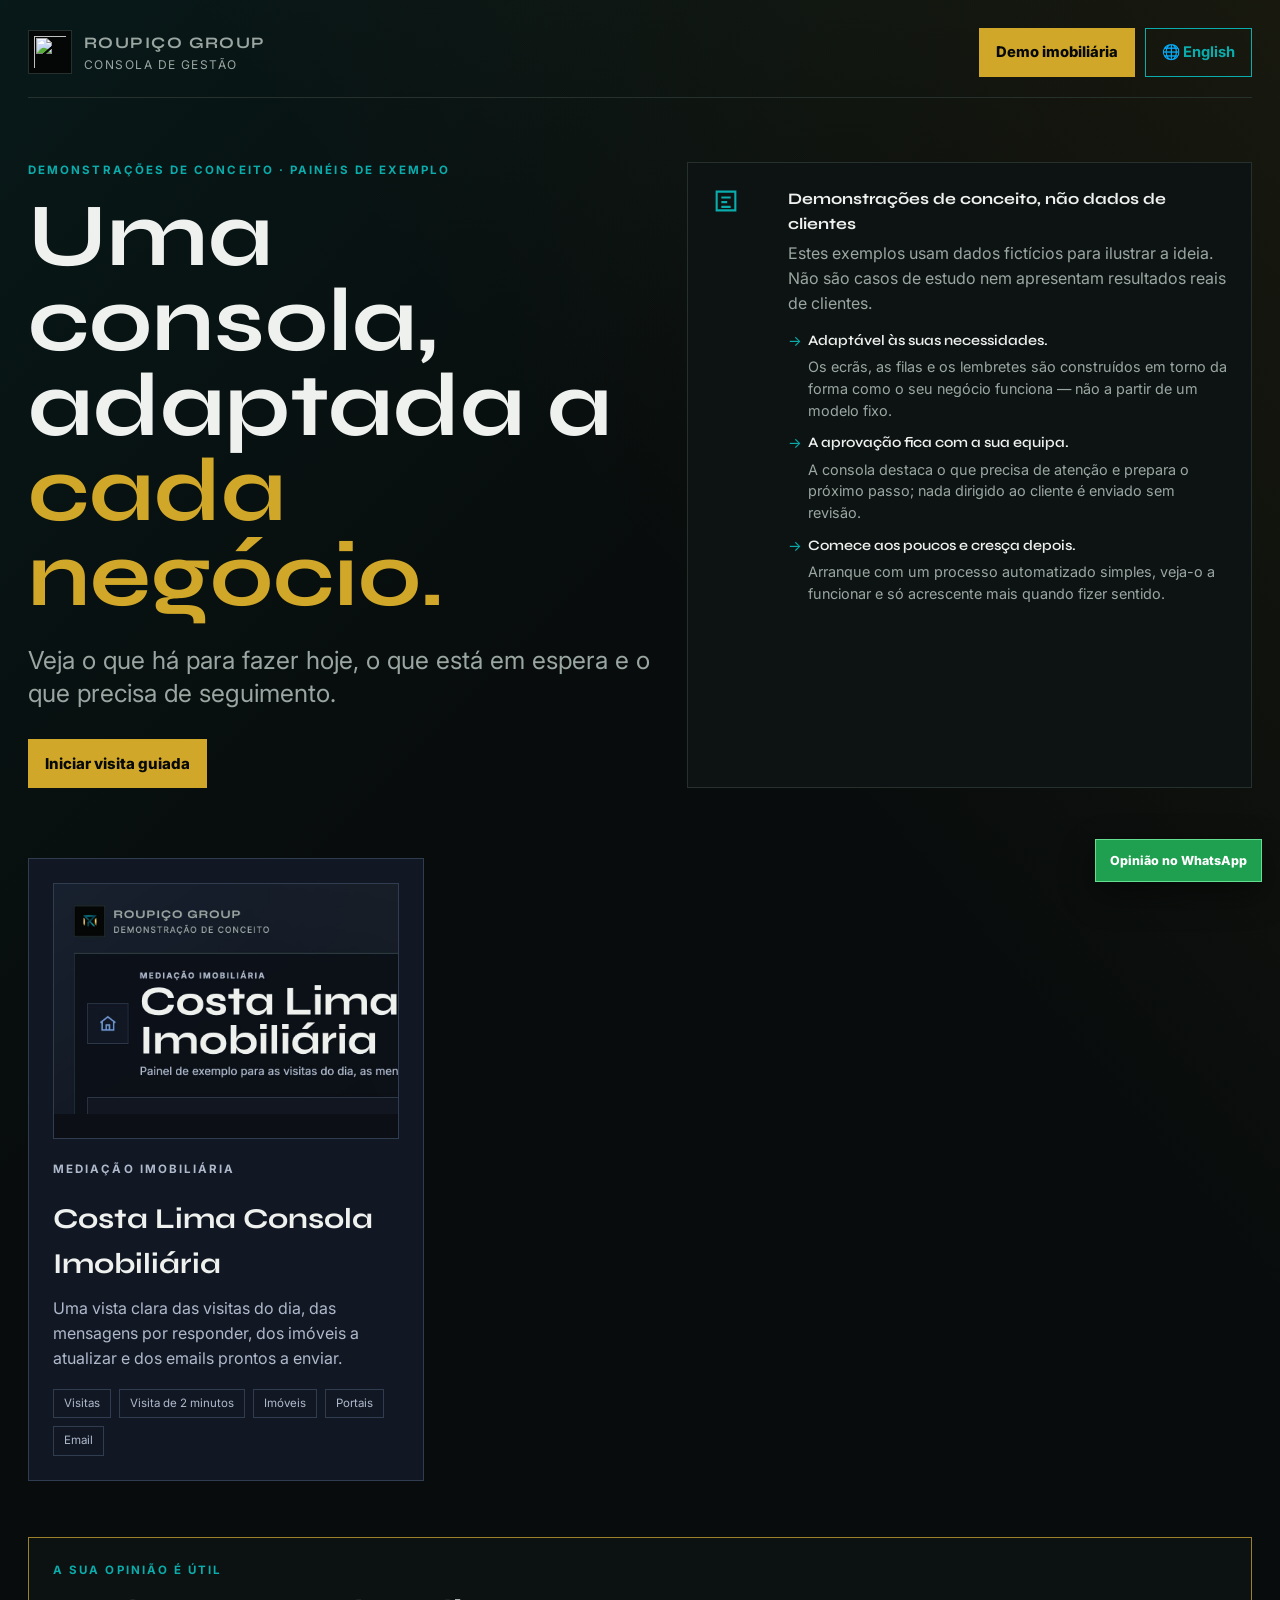
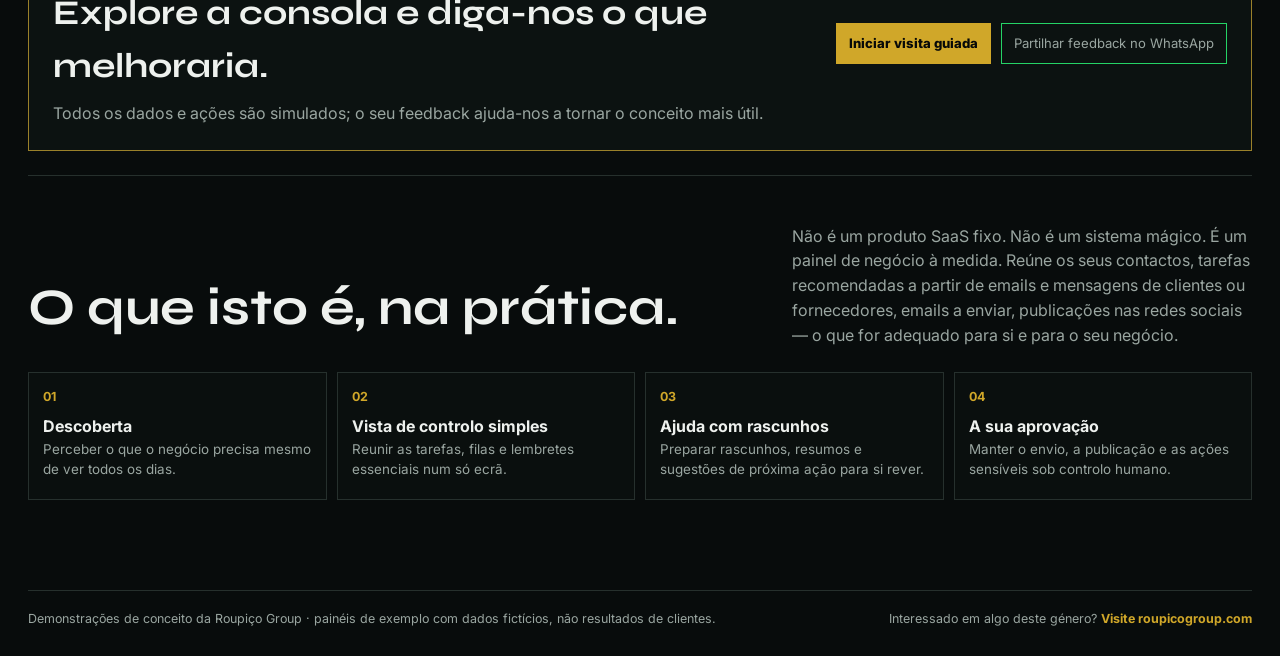
==== pt/index.html @ a4323d13 "Updated_Demo" ====
<!doctype html>
<html lang="pt-PT">
<head>
  <meta charset="utf-8" />
  <meta name="viewport" content="width=device-width, initial-scale=1" />
  <meta name="robots" content="noindex,nofollow" />
  <meta name="description" content="Demonstrações interativas da Roupiço Group para operações, aprovações e seguimentos sob controlo humano." />
  <meta property="og:title" content="Consola de Gestão — demonstrações de conceito" /><meta property="og:description" content="Veja tarefas, esperas e próximos passos reunidos numa consola sob controlo humano." /><meta property="og:type" content="website" /><meta property="og:url" content="https://roupico-group.github.io/roupico-control-console-demo/pt/" /><meta property="og:image" content="https://roupico-group.github.io/roupico-control-console-demo/social-preview.png" />
  <meta name="twitter:card" content="summary_large_image" /><meta name="twitter:title" content="Consola de Gestão — demonstrações de conceito" /><meta name="twitter:description" content="Operações e seguimentos sob controlo humano." /><meta name="twitter:image" content="https://roupico-group.github.io/roupico-control-console-demo/social-preview.png" />
  <title>Consola de Gestão · Demonstrações de conceito | Roupiço Group</title>
  <link rel="icon" href="../logo-header.png" type="image/png" />
  <link rel="preconnect" href="https://fonts.googleapis.com" />
  <link rel="preconnect" href="https://fonts.gstatic.com" crossorigin />
  <link href="https://fonts.googleapis.com/css2?family=Inter:wght@400;500;600;700;800&family=Syne:wght@500;600;700&display=swap" rel="stylesheet" />
  <link rel="stylesheet" href="../styles.css" />
</head>
<body data-demo-page="pt-overview" data-demo-label="Demonstrações da Consola de Gestão">
  <div class="shell">
    <header class="topbar">
      <a class="brand" href="./index.html" aria-label="Consola de Gestão · resumo">
        <img class="brand-logo" src="../logo-header.png" alt="" width="682" height="723" />
        <span><strong>Roupiço Group</strong> Consola de Gestão</span>
      </a>
      <nav class="top-links" aria-label="Navegação das demonstrações">
        <a href="./imobiliaria.html">Demo imobiliária</a>
        <a class="lang-link" href="../index.html" lang="en" hreflang="en-GB">English</a>
      </nav>
    </header>

    <main>
      <section class="hero">
        <div>
          <p class="eyebrow">Demonstrações de conceito · painéis de exemplo</p>
          <h1>Uma consola, adaptada a <em>cada negócio.</em></h1>
          <p class="hero-copy">Veja o que há para fazer hoje, o que está em espera e o que precisa de seguimento.</p>
          <div class="hero-actions">
            <a class="button-link primary" href="./imobiliaria.html?tour=1">Iniciar visita guiada</a>
          </div>
        </div>
        <aside class="concept-note">
          <svg viewBox="0 0 24 24" fill="none" stroke="currentColor" stroke-width="1.8" aria-hidden="true"><path d="M4 4h16v16H4z"/><path d="M8 9h8M8 13h5M8 17h8"/></svg>
          <div>
            <strong>Demonstrações de conceito, não dados de clientes</strong>
            <p>Estes exemplos usam dados fictícios para ilustrar a ideia. Não são casos de estudo nem apresentam resultados reais de clientes.</p>
            <ul class="concept-points">
              <li><strong>Adaptável às suas necessidades.</strong> Os ecrãs, as filas e os lembretes são construídos em torno da forma como o seu negócio funciona — não a partir de um modelo fixo.</li>
              <li><strong>A aprovação fica com a sua equipa.</strong> A consola destaca o que precisa de atenção e prepara o próximo passo; nada dirigido ao cliente é enviado sem revisão.</li>
              <li><strong>Comece aos poucos e cresça depois.</strong> Arranque com um processo automatizado simples, veja-o a funcionar e só acrescente mais quando fizer sentido.</li>
            </ul>
          </div>
        </aside>
      </section>

      <section class="demo-grid" aria-label="Demonstrações da Consola de Gestão">
        <a class="demo-card demo-card-realestate" href="./imobiliaria.html?tour=1">
          <div class="dashboard-preview preview-image" role="img" aria-label="Pré-visualização da Consola Imobiliária Costa Lima">
            <img src="../preview-realestate.jpg" alt="Painel imobiliário com visitas, contactos e tarefas de atualização" />
          </div>
          <div>
            <p class="kicker">Mediação imobiliária</p>
            <h2>Costa Lima Consola Imobiliária</h2>
            <p>Uma vista clara das visitas do dia, das mensagens por responder, dos imóveis a atualizar e dos emails prontos a enviar.</p>
            <div class="tag-row">
              <span class="tag">Visitas</span>
              <span class="tag">Visita de 2 minutos</span>
              <span class="tag">Imóveis</span>
              <span class="tag">Portais</span>
              <span class="tag">Email</span>
            </div>
          </div>
        </a>
      </section>

      <section class="closing-cta"><div><p class="eyebrow">A sua opinião é útil</p><h2>Explore a consola e diga-nos o que melhoraria.</h2><p>Todos os dados e ações são simulados; o seu feedback ajuda-nos a tornar o conceito mais útil.</p></div><div class="closing-actions"><a class="button-link primary" href="./imobiliaria.html?tour=1">Iniciar visita guiada</a><a class="button-link whatsapp-link" data-whatsapp-link href="#">Partilhar feedback no WhatsApp</a></div></section>

      <section class="section">
        <div class="section-head">
          <h2>O que isto é, na prática.</h2>
          <p>Não é um produto SaaS fixo. Não é um sistema mágico. É um painel de negócio à medida. Reúne os seus contactos, tarefas recomendadas a partir de emails e mensagens de clientes ou fornecedores, emails a enviar, publicações nas redes sociais — o que for adequado para si e para o seu negócio.</p>
        </div>
        <div class="workflow-map">
          <div class="workflow-step"><b>01</b><strong>Descoberta</strong><span>Perceber o que o negócio precisa mesmo de ver todos os dias.</span></div>
          <div class="workflow-step"><b>02</b><strong>Vista de controlo simples</strong><span>Reunir as tarefas, filas e lembretes essenciais num só ecrã.</span></div>
          <div class="workflow-step"><b>03</b><strong>Ajuda com rascunhos</strong><span>Preparar rascunhos, resumos e sugestões de próxima ação para si rever.</span></div>
          <div class="workflow-step"><b>04</b><strong>A sua aprovação</strong><span>Manter o envio, a publicação e as ações sensíveis sob controlo humano.</span></div>
        </div>
      </section>
    </main>

    <footer class="footer">
      <span>Demonstrações de conceito da Roupiço Group · painéis de exemplo com dados fictícios, não resultados de clientes.</span>
      <span>Interessado em algo deste género? <a href="https://roupicogroup.com/">Visite roupicogroup.com</a></span>
    </footer>
  </div>
  <script src="../demo.js" defer></script>
</body>
</html>
---- styles.css ----
:root {
  --bg: #080c0c;
  --surface: #0d1312;
  --surface-2: #111917;
  --line: #26302d;
  --text: #eef1ee;
  --muted: #9aa6a1;
  --quiet: #6f7c77;
  --teal: #0aacac;
  --teal-soft: rgba(10, 172, 172, 0.16);
  --gold: #d0a729;
  --gold-soft: rgba(208, 167, 41, 0.16);
  --rose: #d989a3;
  --blue: #79a7d8;
  --green: #78c6a3;
  --warning: #d8a35d;
  --demo-bg: rgba(8, 12, 12, 0.72);
  --demo-surface: var(--surface);
  --demo-surface-2: var(--surface-2);
  --demo-ink: var(--text);
  --demo-muted: var(--muted);
  --demo-quiet: var(--quiet);
  --demo-line: var(--line);
  --demo-accent: var(--teal);
  --demo-accent-2: var(--gold);
  --demo-accent-soft: var(--teal-soft);
  --demo-accent-2-soft: var(--gold-soft);
  --demo-warning: var(--warning);
  --display: "Syne", "Inter", Arial, sans-serif;
  --body: "Inter", Arial, sans-serif;
}

* {
  box-sizing: border-box;
}

html {
  scroll-behavior: smooth;
}

body {
  margin: 0;
  min-height: 100vh;
  background:
    linear-gradient(135deg, rgba(10, 172, 172, 0.08), transparent 34%),
    linear-gradient(230deg, rgba(208, 167, 41, 0.08), transparent 35%),
    var(--bg);
  color: var(--text);
  font-family: var(--body);
  line-height: 1.55;
}

.theme-salon {
  --demo-bg: rgba(41, 24, 33, 0.84);
  --demo-surface: #241923;
  --demo-surface-2: #30202c;
  --demo-ink: #fff6f8;
  --demo-muted: #d8bdc8;
  --demo-quiet: #a88996;
  --demo-line: #5b3b4b;
  --demo-accent: #e79ab4;
  --demo-accent-2: #f2cf8f;
  --demo-accent-soft: rgba(231, 154, 180, 0.18);
  --demo-accent-2-soft: rgba(242, 207, 143, 0.15);
  --demo-warning: #f2c16d;
  background:
    linear-gradient(145deg, rgba(231, 154, 180, 0.16), transparent 38%),
    linear-gradient(235deg, rgba(242, 207, 143, 0.13), transparent 36%),
    #160f15;
}

.theme-trades {
  --demo-bg: rgba(21, 18, 13, 0.88);
  --demo-surface: #17140f;
  --demo-surface-2: #231d13;
  --demo-ink: #eef5f2;
  --demo-muted: #c6b8a0;
  --demo-quiet: #92846d;
  --demo-line: #5a4524;
  --demo-accent: #f0a23a;
  --demo-accent-2: #59c0d3;
  --demo-accent-soft: rgba(240, 162, 58, 0.18);
  --demo-accent-2-soft: rgba(89, 192, 211, 0.13);
  --demo-warning: #f0a23a;
  background:
    linear-gradient(145deg, rgba(240, 162, 58, 0.15), transparent 34%),
    linear-gradient(235deg, rgba(89, 192, 211, 0.09), transparent 36%),
    #0d0b08;
}

.theme-safety {
  --demo-bg: rgba(12, 15, 17, 0.9);
  --demo-surface: #11161a;
  --demo-surface-2: #171e23;
  --demo-ink: #f0f3f4;
  --demo-muted: #b2bec4;
  --demo-quiet: #7d8a91;
  --demo-line: #34414a;
  --demo-accent: #7aa8c7;
  --demo-accent-2: #82b99b;
  --demo-accent-soft: rgba(122, 168, 199, 0.16);
  --demo-accent-2-soft: rgba(130, 185, 155, 0.13);
  --demo-warning: #d0a66a;
  background:
    linear-gradient(145deg, rgba(122, 168, 199, 0.11), transparent 36%),
    linear-gradient(235deg, rgba(130, 185, 155, 0.09), transparent 34%),
    #090c0e;
}

.theme-realestate {
  --demo-bg: rgba(11, 15, 22, 0.9);
  --demo-surface: #121823;
  --demo-surface-2: #1a2230;
  --demo-ink: #eef2f8;
  --demo-muted: #aeb9cc;
  --demo-quiet: #7c879b;
  --demo-line: #303c50;
  --demo-accent: #6f9bd9;
  --demo-accent-2: #e0b667;
  --demo-accent-soft: rgba(111, 155, 217, 0.18);
  --demo-accent-2-soft: rgba(224, 182, 103, 0.13);
  --demo-warning: #e0b667;
  background:
    linear-gradient(145deg, rgba(111, 155, 217, 0.14), transparent 36%),
    linear-gradient(235deg, rgba(224, 182, 103, 0.10), transparent 34%),
    #090c12;
}

a {
  color: inherit;
}

.shell {
  margin: 0 auto;
  max-width: 1280px;
  padding: 28px;
}

.topbar {
  align-items: center;
  border-bottom: 1px solid var(--line);
  display: flex;
  justify-content: space-between;
  gap: 18px;
  padding: 0 0 20px;
}

.brand {
  align-items: center;
  display: flex;
  gap: 12px;
  text-decoration: none;
}

.brand-logo {
  background: #050707;
  border: 1px solid var(--line);
  height: 44px;
  object-fit: contain;
  padding: 5px;
  width: 44px;
}

.brand-mark {
  align-items: center;
  border: 1px solid var(--teal);
  color: var(--teal);
  display: flex;
  font-family: var(--display);
  font-size: 0.78rem;
  font-weight: 700;
  height: 42px;
  justify-content: center;
  width: 42px;
}

.brand span {
  color: var(--muted);
  display: block;
  font-size: 0.75rem;
  letter-spacing: 0.12em;
  text-transform: uppercase;
}

.brand strong {
  display: block;
  font-family: var(--display);
  font-size: 1rem;
}

.top-links {
  display: flex;
  flex-wrap: wrap;
  gap: 10px;
}

.top-links a,
.button-link {
  border: 1px solid var(--line);
  color: var(--muted);
  font-size: 0.82rem;
  padding: 9px 12px;
  text-decoration: none;
}

.top-links a {
  background: var(--gold);
  border-color: var(--gold);
  color: #070908;
  font-size: 0.92rem;
  font-weight: 800;
  padding: 12px 16px;
}

.top-links a:hover,
.button-link:hover {
  border-color: var(--teal);
  color: var(--text);
}

.top-links a:hover,
.top-links a:focus {
  background: #e1bb3f;
  border-color: #e1bb3f;
  color: #070908;
}

.top-links a.lang-link {
  background: transparent;
  border-color: var(--teal);
  color: var(--teal);
  font-weight: 700;
}

.top-links a.lang-link::before {
  content: "\1F310\00A0";
}

.top-links a.lang-link:hover,
.top-links a.lang-link:focus {
  background: var(--teal-soft);
  border-color: var(--teal);
  color: var(--text);
}

.hero {
  display: grid;
  gap: 34px;
  grid-template-columns: 1.05fr 0.95fr;
  padding: 64px 0 42px;
}

.eyebrow,
.kicker {
  color: var(--teal);
  font-size: 0.72rem;
  font-weight: 700;
  letter-spacing: 0.18em;
  margin: 0 0 14px;
  text-transform: uppercase;
}

h1,
h2,
h3 {
  font-family: var(--display);
  margin: 0;
}

h1 {
  font-size: clamp(3rem, 7vw, 6rem);
  line-height: 0.95;
  max-width: 850px;
}

h1 em,
.gold {
  color: var(--gold);
  font-style: normal;
}

.hero-copy {
  color: var(--muted);
  font-size: clamp(1.18rem, 2.2vw, 1.55rem);
  line-height: 1.35;
  max-width: 680px;
}

.hero-actions {
  display: flex;
  flex-wrap: wrap;
  gap: 12px;
  margin-top: 28px;
}

.hero-actions .button-link {
  border-color: rgba(208, 167, 41, 0.72);
  color: var(--gold);
  font-size: 0.94rem;
  font-weight: 800;
  padding: 12px 16px;
}

.hero-actions .button-link:hover,
.hero-actions .button-link:focus {
  background: var(--gold-soft);
  border-color: var(--gold);
  color: var(--text);
}

.button-link.primary {
  background: var(--gold);
  border-color: var(--gold);
  color: #070908;
  font-weight: 800;
}

.button-link.primary:hover,
.button-link.primary:focus {
  background: #e1bb3f;
  border-color: #e1bb3f;
  color: #070908;
}

.concept-note {
  background: var(--surface);
  border: 1px solid var(--line);
  display: grid;
  gap: 18px;
  grid-template-columns: 58px 1fr;
  padding: 24px;
}

.concept-note svg,
.icon-tile svg,
.panel-title svg {
  color: var(--demo-accent);
  height: 28px;
  width: 28px;
}

.concept-note svg {
  color: var(--teal);
}

.concept-note strong {
  display: block;
  font-family: var(--display);
  margin-bottom: 5px;
}

.concept-note p {
  color: var(--muted);
  margin: 0;
}

.concept-points {
  color: var(--muted);
  display: grid;
  font-size: 0.9rem;
  gap: 11px;
  list-style: none;
  margin: 14px 0 0;
  padding: 0;
}

.concept-points strong {
  color: var(--text);
  font-weight: 600;
}

.concept-points li {
  line-height: 1.5;
  padding-left: 20px;
  position: relative;
}

.concept-points li::before {
  color: var(--teal);
  content: "→";
  left: 0;
  position: absolute;
}

.demo-grid {
  display: grid;
  gap: 18px;
  grid-template-columns: repeat(3, minmax(0, 1fr));
  margin: 28px 0 56px;
}

.demo-card {
  background: var(--demo-surface);
  border: 1px solid var(--demo-line);
  display: grid;
  gap: 22px;
  grid-template-columns: 1fr;
  min-height: 330px;
  overflow: hidden;
  padding: 24px;
  text-decoration: none;
}

.demo-card:hover {
  border-color: color-mix(in srgb, var(--demo-accent) 70%, transparent);
}

.demo-card-salon {
  --demo-surface: #241923;
  --demo-surface-2: #30202c;
  --demo-muted: #d8bdc8;
  --demo-quiet: #a88996;
  --demo-line: #5b3b4b;
  --demo-accent: #e79ab4;
  --demo-accent-2: #f2cf8f;
}

.demo-card-trades {
  --demo-surface: #17140f;
  --demo-surface-2: #231d13;
  --demo-muted: #c6b8a0;
  --demo-quiet: #92846d;
  --demo-line: #5a4524;
  --demo-accent: #f0a23a;
  --demo-accent-2: #59c0d3;
}

.demo-card-safety {
  --demo-surface: #11161a;
  --demo-surface-2: #171e23;
  --demo-muted: #b2bec4;
  --demo-quiet: #7d8a91;
  --demo-line: #34414a;
  --demo-accent: #7aa8c7;
  --demo-accent-2: #82b99b;
}

.demo-card-realestate {
  --demo-surface: #121823;
  --demo-surface-2: #1a2230;
  --demo-muted: #aeb9cc;
  --demo-quiet: #7c879b;
  --demo-line: #303c50;
  --demo-accent: #6f9bd9;
  --demo-accent-2: #e0b667;
}

.dashboard-preview {
  align-self: stretch;
  background: color-mix(in srgb, var(--demo-surface) 58%, #030505);
  border: 1px solid var(--demo-line);
  display: grid;
  gap: 12px;
  grid-template-rows: auto 1fr auto;
  min-height: 190px;
  padding: 14px;
}

.preview-line {
  background: var(--demo-surface-2);
  height: 8px;
}

.preview-bars {
  align-items: end;
  display: grid;
  gap: 8px;
  grid-template-columns: repeat(5, 1fr);
}

.preview-bars span {
  background: linear-gradient(to top, var(--demo-accent), var(--demo-accent-2));
  display: block;
  min-height: 42px;
}

.preview-bars span:nth-child(2) { min-height: 86px; }
.preview-bars span:nth-child(3) { min-height: 58px; }
.preview-bars span:nth-child(4) { min-height: 112px; }
.preview-bars span:nth-child(5) { min-height: 72px; }

.mini-flow {
  display: grid;
  gap: 8px;
  grid-template-columns: repeat(3, 1fr);
}

.mini-flow span {
  border: 1px solid var(--demo-line);
  color: var(--demo-quiet);
  font-size: 0.66rem;
  padding: 8px;
  text-align: center;
}

.demo-card h2 {
  font-size: 1.8rem;
  margin-bottom: 10px;
}

.demo-card p {
  color: var(--demo-muted);
  margin: 0 0 18px;
}

.tag-row {
  display: flex;
  flex-wrap: wrap;
  gap: 8px;
}

.tag,
.status-pill {
  border: 1px solid var(--demo-line);
  color: var(--demo-muted);
  display: inline-flex;
  font-size: 0.72rem;
  gap: 6px;
  line-height: 1;
  padding: 8px 10px;
}

.status-pill.good {
  border-color: rgba(120, 198, 163, 0.6);
  color: var(--green);
}

.status-pill.warn {
  border-color: color-mix(in srgb, var(--demo-warning) 70%, transparent);
  color: var(--demo-warning);
}

.section {
  border-top: 1px solid var(--line);
  padding: 48px 0;
}

.section-head {
  align-items: end;
  display: flex;
  gap: 24px;
  justify-content: space-between;
  margin-bottom: 24px;
}

.section-head h2 {
  font-size: clamp(2rem, 4vw, 3.8rem);
  max-width: 760px;
}

.section-head p {
  color: var(--muted);
  margin: 0;
  max-width: 460px;
}

.dashboard-shell {
  background: var(--demo-bg);
  border: 1px solid var(--demo-line);
  padding: 18px;
}

.business-head {
  align-items: center;
  display: grid;
  gap: 16px;
  grid-template-columns: auto 1fr auto;
  margin-bottom: 18px;
}

.icon-tile {
  align-items: center;
  background: var(--demo-surface);
  border: 1px solid var(--demo-line);
  display: flex;
  height: 58px;
  justify-content: center;
  width: 58px;
}

.business-head h1 {
  font-size: clamp(2rem, 4.8vw, 4.6rem);
}

.business-head p {
  color: var(--demo-muted);
  margin: 4px 0 0;
}

.theme-salon .business-head h1,
.theme-trades .business-head h1,
.theme-safety .business-head h1 {
  color: var(--demo-ink);
}

.theme-salon .business-head .eyebrow,
.theme-trades .business-head .eyebrow,
.theme-safety .business-head .eyebrow {
  color: var(--demo-accent);
}

.help-strip {
  display: grid;
  gap: 12px;
  grid-template-columns: repeat(3, 1fr);
  margin: 0 0 14px;
}

.help-item {
  background: color-mix(in srgb, var(--demo-surface) 68%, #030505);
  border: 1px solid var(--demo-line);
  min-height: 112px;
  padding: 16px;
}

.help-item strong {
  color: var(--demo-accent-2);
  display: block;
  font-family: var(--display);
  font-size: 1.1rem;
  margin-bottom: 6px;
}

.help-item span {
  color: var(--demo-muted);
  display: block;
  font-size: 0.9rem;
}

.tabs {
  display: flex;
  flex-wrap: wrap;
  gap: 8px;
  margin-bottom: 18px;
}

.tabs button {
  background: var(--demo-surface);
  border: 1px solid var(--demo-line);
  color: var(--demo-muted);
  cursor: pointer;
  font: 700 0.8rem var(--body);
  padding: 10px 13px;
}

.tabs button.active {
  background: var(--demo-accent-2);
  border-color: var(--demo-accent-2);
  color: #070908;
}

.screen {
  display: none;
}

.screen.active {
  display: block;
}

.screen-grid {
  display: grid;
  gap: 16px;
  grid-template-columns: repeat(12, 1fr);
}

.panel {
  background: var(--demo-surface);
  border: 1px solid var(--demo-line);
  min-height: 120px;
  padding: 18px;
}

.panel.span-3 { grid-column: span 3; }
.panel.span-4 { grid-column: span 4; }
.panel.span-5 { grid-column: span 5; }
.panel.span-6 { grid-column: span 6; }
.panel.span-7 { grid-column: span 7; }
.panel.span-8 { grid-column: span 8; }
.panel.span-12 { grid-column: span 12; }

.panel-title {
  align-items: center;
  display: flex;
  gap: 10px;
  justify-content: space-between;
  margin-bottom: 14px;
}

.panel-title h2,
.panel-title h3 {
  font-size: 1rem;
}

.metric {
  display: grid;
  gap: 4px;
}

.metric strong {
  font-family: var(--display);
  font-size: clamp(2rem, 4vw, 3.4rem);
  line-height: 1;
}

.metric span,
.muted {
  color: var(--demo-muted);
}

.metric small,
.fine {
  color: var(--demo-quiet);
  font-size: 0.72rem;
}

.calendar-strip {
  display: grid;
  gap: 8px;
  grid-template-columns: repeat(6, 1fr);
}

.calendar-strip span {
  background: color-mix(in srgb, var(--demo-surface) 68%, #030505);
  border: 1px solid var(--demo-line);
  min-height: 82px;
  padding: 10px;
}

.calendar-strip strong,
.calendar-strip small {
  display: block;
}

.calendar-strip small {
  color: var(--demo-muted);
  margin-top: 12px;
}

.calendar-strip .active {
  border-color: var(--demo-accent);
  box-shadow: inset 0 -4px 0 var(--demo-accent);
}

.lane-list {
  display: grid;
  gap: 10px;
}

.lane {
  align-items: center;
  background: color-mix(in srgb, var(--demo-surface) 68%, #030505);
  border: 1px solid var(--demo-line);
  display: grid;
  gap: 12px;
  grid-template-columns: 1fr auto;
  padding: 12px;
}

.lane-actions {
  align-items: center;
  display: flex;
  flex-wrap: wrap;
  gap: 8px;
  justify-content: flex-end;
}

.lane strong,
.lane span {
  display: block;
}

.lane span {
  color: var(--demo-muted);
  font-size: 0.82rem;
}

.chart-bars {
  align-items: end;
  display: grid;
  gap: 12px;
  grid-template-columns: repeat(5, 1fr);
  min-height: 210px;
}

.chart-bars div {
  background: linear-gradient(to top, var(--demo-accent), var(--demo-accent-2));
  min-height: 42px;
  position: relative;
}

.chart-bars div::after {
  bottom: -28px;
  color: var(--demo-muted);
  content: attr(data-label);
  font-size: 0.68rem;
  left: 0;
  position: absolute;
}

.donut {
  --value: 72%;
  align-items: center;
  background: conic-gradient(var(--demo-accent) var(--value), color-mix(in srgb, var(--demo-line) 50%, #101414) 0);
  border-radius: 50%;
  display: flex;
  height: 168px;
  justify-content: center;
  margin: 12px auto;
  width: 168px;
}

.donut::before {
  align-items: center;
  background: var(--demo-surface);
  border-radius: 50%;
  color: var(--demo-ink);
  content: attr(data-label);
  display: flex;
  font-family: var(--display);
  font-size: 1.45rem;
  height: 112px;
  justify-content: center;
  width: 112px;
}

.workflow-map {
  display: grid;
  gap: 10px;
  grid-template-columns: repeat(4, 1fr);
}

.workflow-step {
  background: color-mix(in srgb, var(--demo-surface) 68%, #030505);
  border: 1px solid var(--demo-line);
  min-height: 128px;
  padding: 14px;
}

.workflow-step b {
  color: var(--demo-accent-2);
  display: block;
  font-size: 0.78rem;
  margin-bottom: 8px;
}

.workflow-step span {
  color: var(--demo-muted);
  display: block;
  font-size: 0.84rem;
}

.assistant-strip {
  background: linear-gradient(135deg, var(--demo-accent-soft), var(--demo-accent-2-soft));
  border: 1px solid color-mix(in srgb, var(--demo-accent) 45%, transparent);
}

.assistant-strip .panel-title {
  margin-bottom: 8px;
}

.assistant-strip p {
  color: var(--demo-ink);
  margin: 0;
}

.draft-box {
  background: color-mix(in srgb, var(--demo-surface) 68%, #030505);
  border-left: 3px solid var(--demo-accent-2);
  color: var(--demo-muted);
  margin-top: 12px;
  padding: 14px;
}

.proof-grid {
  display: grid;
  gap: 10px;
  grid-template-columns: repeat(2, 1fr);
}

.proof-item {
  align-items: center;
  background: color-mix(in srgb, var(--demo-surface) 68%, #030505);
  border: 1px solid var(--demo-line);
  display: flex;
  gap: 10px;
  padding: 12px;
}

.proof-dot {
  background: var(--demo-accent);
  display: inline-block;
  height: 10px;
  width: 10px;
}

.quote-pipeline {
  display: grid;
  gap: 12px;
  grid-template-columns: repeat(4, 1fr);
}

.quote-stage {
  background: color-mix(in srgb, var(--demo-surface) 68%, #030505);
  border: 1px solid var(--demo-line);
  min-height: 190px;
  padding: 12px;
}

.quote-stage h3 {
  color: var(--demo-muted);
  font-size: 0.78rem;
  margin-bottom: 12px;
  text-transform: uppercase;
}

.job-card {
  background: var(--demo-surface-2);
  border-left: 3px solid var(--demo-accent);
  font-size: 0.82rem;
  margin-bottom: 8px;
  padding: 10px;
}

.job-card strong,
.job-card span {
  display: block;
}

.job-card span {
  color: var(--demo-muted);
  margin-top: 4px;
}

.job-card button {
  margin-top: 10px;
}

.client-search-panel {
  display: grid;
  gap: 16px;
}

.client-search {
  display: grid;
  gap: 8px;
}

.client-search span {
  color: var(--demo-muted);
  font-size: 0.82rem;
  font-weight: 800;
  text-transform: uppercase;
}

.client-search input {
  background: color-mix(in srgb, var(--demo-surface) 72%, #030505);
  border: 1px solid var(--demo-line);
  color: var(--demo-ink);
  font: 700 1rem var(--body);
  min-height: 46px;
  padding: 0 13px;
  width: 100%;
}

.client-search input:focus {
  border-color: var(--demo-accent);
  outline: 2px solid var(--demo-accent-soft);
}

.client-profile {
  align-items: center;
  background: color-mix(in srgb, var(--demo-surface) 68%, #030505);
  border: 1px solid var(--demo-line);
  display: flex;
  gap: 14px;
  justify-content: space-between;
  padding: 16px;
}

.client-profile h3 {
  color: var(--demo-ink);
  font-size: 1.35rem;
  margin: 2px 0;
}

.client-profile p {
  color: var(--demo-muted);
  margin: 0;
}

.profile-actions {
  display: flex;
  flex-wrap: wrap;
  gap: 8px;
  justify-content: flex-end;
}

.note-grid {
  display: grid;
  gap: 10px;
  grid-template-columns: repeat(2, 1fr);
}

.note-grid div {
  background: color-mix(in srgb, var(--demo-surface) 68%, #030505);
  border: 1px solid var(--demo-line);
  min-height: 118px;
  padding: 14px;
}

.note-grid strong,
.note-grid span {
  display: block;
}

.note-grid strong {
  color: var(--demo-accent-2);
  font-size: 0.78rem;
  margin-bottom: 8px;
  text-transform: uppercase;
}

.note-grid span {
  color: var(--demo-muted);
  font-size: 0.9rem;
}

.money-row {
  align-items: center;
  border-bottom: 1px solid var(--demo-line);
  display: grid;
  gap: 10px;
  grid-template-columns: 1fr auto auto;
  padding: 12px 0;
}

.money-row:last-child {
  border-bottom: 0;
}

.metric strong.cash,
.money-row strong.cash {
  color: var(--demo-accent-2);
}

.cash-figs {
  display: grid;
  gap: 16px;
  grid-template-columns: repeat(3, 1fr);
}

.fine {
  display: block;
  margin: 12px 0 0;
}

.action-row {
  display: flex;
  flex-wrap: wrap;
  gap: 8px;
  margin-top: 14px;
}

.action-row button,
.lane-actions button,
.job-card button,
.money-row button,
.client-table button,
.profile-actions button {
  background: var(--demo-accent-2);
  border: 1px solid var(--demo-accent-2);
  color: #070908;
  cursor: pointer;
  font: 800 0.74rem var(--body);
  line-height: 1;
  padding: 9px 10px;
}

.action-row button:first-child,
.lane-actions button:first-of-type,
.job-card button,
.money-row button,
.client-table button,
.profile-actions button:first-child {
  background: var(--demo-accent);
  border-color: var(--demo-accent);
}

.action-row button:hover,
.action-row button:focus,
.lane-actions button:hover,
.lane-actions button:focus,
.job-card button:hover,
.job-card button:focus,
.money-row button:hover,
.money-row button:focus,
.client-table button:hover,
.client-table button:focus,
.profile-actions button:hover,
.profile-actions button:focus {
  filter: brightness(1.08);
}

.client-table {
  border: 1px solid var(--demo-line);
  display: grid;
}

.client-row {
  align-items: center;
  background: color-mix(in srgb, var(--demo-surface) 68%, #030505);
  border-bottom: 1px solid var(--demo-line);
  display: grid;
  gap: 12px;
  grid-template-columns: 1fr 1.4fr 1.2fr auto;
  padding: 12px;
}

.client-row:last-child {
  border-bottom: 0;
}

.client-row span {
  color: var(--demo-muted);
  font-size: 0.84rem;
}

.client-row strong {
  color: var(--demo-ink);
  display: block;
}

.client-row small {
  color: var(--demo-quiet);
  display: block;
}

.client-head {
  background: var(--demo-surface-2);
  font-weight: 800;
  text-transform: uppercase;
}

.portal-link {
  border: 1px solid var(--demo-line);
  color: var(--demo-accent);
  font-size: 0.72rem;
  font-weight: 700;
  line-height: 1;
  padding: 8px 10px;
  text-decoration: none;
}

.portal-link:hover,
.portal-link:focus {
  border-color: var(--demo-accent);
  color: var(--demo-ink);
}

.email-list {
  display: grid;
  gap: 10px;
}

.email-item {
  background: color-mix(in srgb, var(--demo-surface) 68%, #030505);
  border: 1px solid var(--demo-line);
  border-left: 3px solid var(--demo-line);
  color: var(--demo-ink);
  cursor: pointer;
  font: inherit;
  padding: 12px;
  text-align: left;
}

.email-item strong,
.email-item span {
  display: block;
}

.email-item span {
  color: var(--demo-muted);
  font-size: 0.82rem;
  margin-top: 4px;
}

.email-item.active {
  border-color: var(--demo-accent);
  border-left-color: var(--demo-accent-2);
}

.email-item:hover,
.email-item:focus {
  border-color: var(--demo-accent);
}

.email-compose {
  display: grid;
  gap: 0;
}

.email-meta {
  display: grid;
  gap: 10px;
  margin-bottom: 12px;
}

.email-field {
  align-items: baseline;
  background: color-mix(in srgb, var(--demo-surface) 68%, #030505);
  border: 1px solid var(--demo-line);
  display: grid;
  gap: 12px;
  grid-template-columns: 72px 1fr;
  padding: 10px 12px;
}

.email-field span {
  color: var(--demo-muted);
  font-size: 0.7rem;
  letter-spacing: 0.08em;
  text-transform: uppercase;
}

.email-field strong {
  color: var(--demo-ink);
  font-weight: 600;
}

.email-body {
  background: var(--demo-surface-2);
  border: 1px solid var(--demo-line);
  color: var(--demo-muted);
  line-height: 1.6;
  min-height: 150px;
  padding: 14px;
  white-space: pre-line;
}

.email-sent {
  border: 1px solid rgba(120, 198, 163, 0.6);
  color: var(--green);
  margin-top: 12px;
  padding: 10px 12px;
}

.footer {
  border-top: 1px solid var(--line);
  color: var(--muted);
  display: flex;
  flex-wrap: wrap;
  font-size: 0.78rem;
  gap: 8px 18px;
  justify-content: space-between;
  margin-top: 42px;
  padding-top: 18px;
}

.footer a {
  color: var(--gold);
  font-weight: 700;
  text-decoration: none;
}

.footer a:hover,
.footer a:focus {
  text-decoration: underline;
}

@media (max-width: 980px) {
  .hero,
  .demo-grid,
  .demo-card {
    grid-template-columns: 1fr;
  }

  .section-head,
  .topbar {
    align-items: flex-start;
    flex-direction: column;
  }

  .business-head {
    grid-template-columns: auto 1fr;
  }

  .business-head .status-pill {
    grid-column: 1 / -1;
    justify-self: start;
  }

  .panel.span-3,
  .panel.span-4,
  .panel.span-5,
  .panel.span-6,
  .panel.span-7,
  .panel.span-8 {
    grid-column: span 12;
  }

  .workflow-map,
  .quote-pipeline,
  .calendar-strip,
  .help-strip,
  .client-row,
  .note-grid {
    grid-template-columns: repeat(2, 1fr);
  }

  .client-row span:first-child,
  .client-row span:last-child {
    grid-column: span 2;
  }
}

@media (max-width: 640px) {
  .shell {
    padding: 18px;
  }

  h1 {
    font-size: clamp(2.55rem, 14vw, 3.6rem);
  }

  .concept-note,
  .proof-grid,
  .workflow-map,
  .quote-pipeline,
  .calendar-strip,
  .cash-figs,
  .help-strip,
  .client-row,
  .client-profile,
  .note-grid,
  .money-row {
    grid-template-columns: 1fr;
  }

  .client-profile {
    align-items: flex-start;
    display: grid;
  }

  .profile-actions {
    justify-content: flex-start;
  }

  .help-item {
    min-height: auto;
  }

  .client-row span:first-child,
  .client-row span:last-child {
    grid-column: auto;
  }

  .screen-grid {
    display: block;
  }

  .lane {
    grid-template-columns: 1fr;
  }

  .lane-actions {
    justify-content: flex-start;
  }

  .panel {
    margin-bottom: 14px;
  }

  .chart-bars {
    min-height: 160px;
  }
}

/* Guided-demo layer */
.nav-toggle {
  display: none;
}

.featured-demo {
  border-color: var(--gold);
  grid-column: 1 / -1;
  grid-template-columns: minmax(320px, 1.25fr) minmax(280px, 0.75fr);
  position: relative;
}

.featured-demo::before {
  background: var(--gold);
  color: #070908;
  content: "Recommended starting point";
  font-size: 0.68rem;
  font-weight: 800;
  left: 18px;
  letter-spacing: 0.1em;
  padding: 7px 10px;
  position: absolute;
  text-transform: uppercase;
  top: 18px;
  z-index: 2;
}

.preview-image {
  overflow: hidden;
  padding: 0;
}

.preview-image img {
  display: block;
  height: 100%;
  min-height: 230px;
  object-fit: cover;
  object-position: top left;
  width: 100%;
}

.featured-demo .preview-image img {
  min-height: 330px;
}

.tour-launch,
.closing-cta {
  align-items: center;
  background: color-mix(in srgb, var(--demo-surface, var(--surface)) 90%, #030505);
  border: 1px solid var(--demo-line, var(--line));
  display: grid;
  gap: 28px;
  grid-template-columns: 1fr auto;
  margin: 24px 0;
  padding: 24px;
}

.closing-cta {
  border-color: color-mix(in srgb, var(--gold) 68%, var(--line));
  margin-top: 42px;
}

.tour-launch h2,
.closing-cta h2 {
  font-size: clamp(1.45rem, 2.7vw, 2.25rem);
}

.tour-launch p,
.closing-cta p {
  color: var(--demo-muted, var(--muted));
  margin: 7px 0 0;
  max-width: 720px;
}

.tour-launch .eyebrow,
.closing-cta .eyebrow {
  color: var(--demo-accent, var(--teal));
  margin: 0 0 7px;
}

.tour-launch-actions,
.closing-actions {
  display: flex;
  flex-wrap: wrap;
  gap: 10px;
  justify-content: flex-end;
}

button.button-link {
  cursor: pointer;
  font-family: inherit;
}

.whatsapp-link {
  border-color: #25d366;
}

.floating-feedback {
  background: #1f9f50;
  border: 1px solid #64df91;
  bottom: 18px;
  box-shadow: 0 12px 34px rgba(0, 0, 0, 0.4);
  color: #fff;
  font-size: 0.78rem;
  font-weight: 800;
  padding: 11px 14px;
  position: fixed;
  right: 18px;
  text-decoration: none;
  z-index: 900;
}

.floating-feedback:hover,
.floating-feedback:focus {
  background: #25b860;
  outline: 2px solid #fff;
  outline-offset: 3px;
}

.demo-toast {
  background: var(--demo-ink, var(--text));
  bottom: 72px;
  box-shadow: 0 14px 40px rgba(0, 0, 0, 0.5);
  color: var(--demo-surface, var(--surface));
  font-size: 0.85rem;
  font-weight: 800;
  left: 50%;
  max-width: min(420px, calc(100vw - 36px));
  opacity: 0;
  padding: 12px 16px;
  pointer-events: none;
  position: fixed;
  transform: translate(-50%, 12px);
  transition: opacity 180ms ease, transform 180ms ease;
  z-index: 1200;
}

.demo-toast.show {
  opacity: 1;
  transform: translate(-50%, 0);
}

button.action-complete,
button.action-complete:disabled {
  background: rgba(120, 198, 163, 0.16);
  border-color: var(--green);
  color: var(--green);
  opacity: 1;
}

button.preview-only:disabled {
  cursor: not-allowed;
  filter: saturate(0.35);
  opacity: 0.48;
}

.tour-overlay {
  background: none;
  pointer-events: none;
  position: static;
}

.tour-overlay::before {
  background: rgba(2, 5, 5, 0.78);
  content: "";
  inset: 0;
  pointer-events: none;
  position: fixed;
  z-index: 1000;
}

.tour-overlay[hidden] {
  display: none;
}

.tour-dialog {
  background: #111917;
  border: 1px solid var(--gold);
  bottom: 24px;
  box-shadow: 0 20px 60px rgba(0, 0, 0, 0.62);
  color: var(--text);
  left: 50%;
  max-width: 620px;
  padding: 22px;
  pointer-events: auto;
  position: fixed;
  transform: translateX(-50%);
  width: calc(100vw - 36px);
  z-index: 1003;
}

.tour-progress {
  color: var(--gold);
  font-size: 0.72rem;
  font-weight: 800;
  letter-spacing: 0.1em;
  margin: 0 0 7px;
  text-transform: uppercase;
}

.tour-dialog h2 {
  font-size: clamp(1.35rem, 3vw, 1.85rem);
}

.tour-copy {
  color: var(--muted);
  margin: 8px 0 18px;
}

.tour-actions {
  display: flex;
  gap: 8px;
  justify-content: flex-end;
}

.tour-actions button,
.tour-feedback {
  background: transparent;
  border: 1px solid var(--line);
  color: var(--text);
  cursor: pointer;
  font: inherit;
  font-size: 0.8rem;
  font-weight: 700;
  padding: 9px 12px;
  text-decoration: none;
}

.tour-feedback {
  border-color: #25d366;
}

.tour-actions button.primary {
  background: var(--gold);
  border-color: var(--gold);
  color: #070908;
}

.tour-actions button:disabled {
  opacity: 0.35;
}

.tour-highlight {
  box-shadow: 0 0 0 3px var(--gold), 0 18px 65px rgba(208, 167, 41, 0.28);
  position: relative;
  z-index: 1002;
}

@media (max-width: 980px) {
  .topbar {
    align-items: center;
    flex-direction: row;
    min-height: 66px;
    position: relative;
  }

  .brand {
    min-width: 0;
  }

  .brand span {
    overflow: hidden;
    text-overflow: ellipsis;
    white-space: nowrap;
  }

  .nav-toggle {
    background: var(--gold);
    border: 1px solid var(--gold);
    color: #070908;
    cursor: pointer;
    display: block;
    font: inherit;
    font-size: 0.78rem;
    font-weight: 800;
    padding: 10px 13px;
  }

  .nav-menu {
    background: #0d1312;
    border: 1px solid var(--line);
    box-shadow: 0 14px 32px rgba(0, 0, 0, 0.5);
    display: none;
    gap: 8px;
    padding: 10px;
    position: absolute;
    right: 0;
    top: calc(100% + 8px);
    width: min(300px, calc(100vw - 36px));
    z-index: 850;
  }

  .nav-menu.open {
    display: grid;
  }

  .nav-menu a {
    text-align: left;
  }

  .featured-demo,
  .tour-launch,
  .closing-cta {
    grid-template-columns: 1fr;
  }

  .tour-launch-actions,
  .closing-actions {
    justify-content: flex-start;
  }

  .hero {
    padding-top: 38px;
  }
}

@media (max-width: 640px) {
  .topbar {
    padding-bottom: 12px;
  }

  .brand-logo {
    height: 38px;
    width: 38px;
  }

  .brand strong {
    font-size: 0.76rem;
    letter-spacing: 0.04em;
    white-space: nowrap;
  }

  .brand span {
    font-size: 0.62rem;
    letter-spacing: 0.08em;
    max-width: 190px;
  }

  .hero {
    gap: 22px;
    padding: 30px 0 28px;
  }

  .hero-copy {
    font-size: 1.05rem;
  }

  .featured-demo::before {
    left: 10px;
    top: 10px;
  }

  .featured-demo .preview-image img,
  .preview-image img {
    min-height: 200px;
  }

  .tour-launch,
  .closing-cta {
    padding: 18px;
  }

  .tour-actions {
    display: grid;
    grid-template-columns: 1fr 1fr;
  }

  .tour-actions [data-tour-next] {
    grid-column: 1 / -1;
    grid-row: 1;
  }

  .floating-feedback {
    bottom: 12px;
    right: 12px;
  }
}

@media (prefers-reduced-motion: reduce) {
  html { scroll-behavior: auto; }
  *, *::before, *::after { transition-duration: 0.01ms !important; }
}
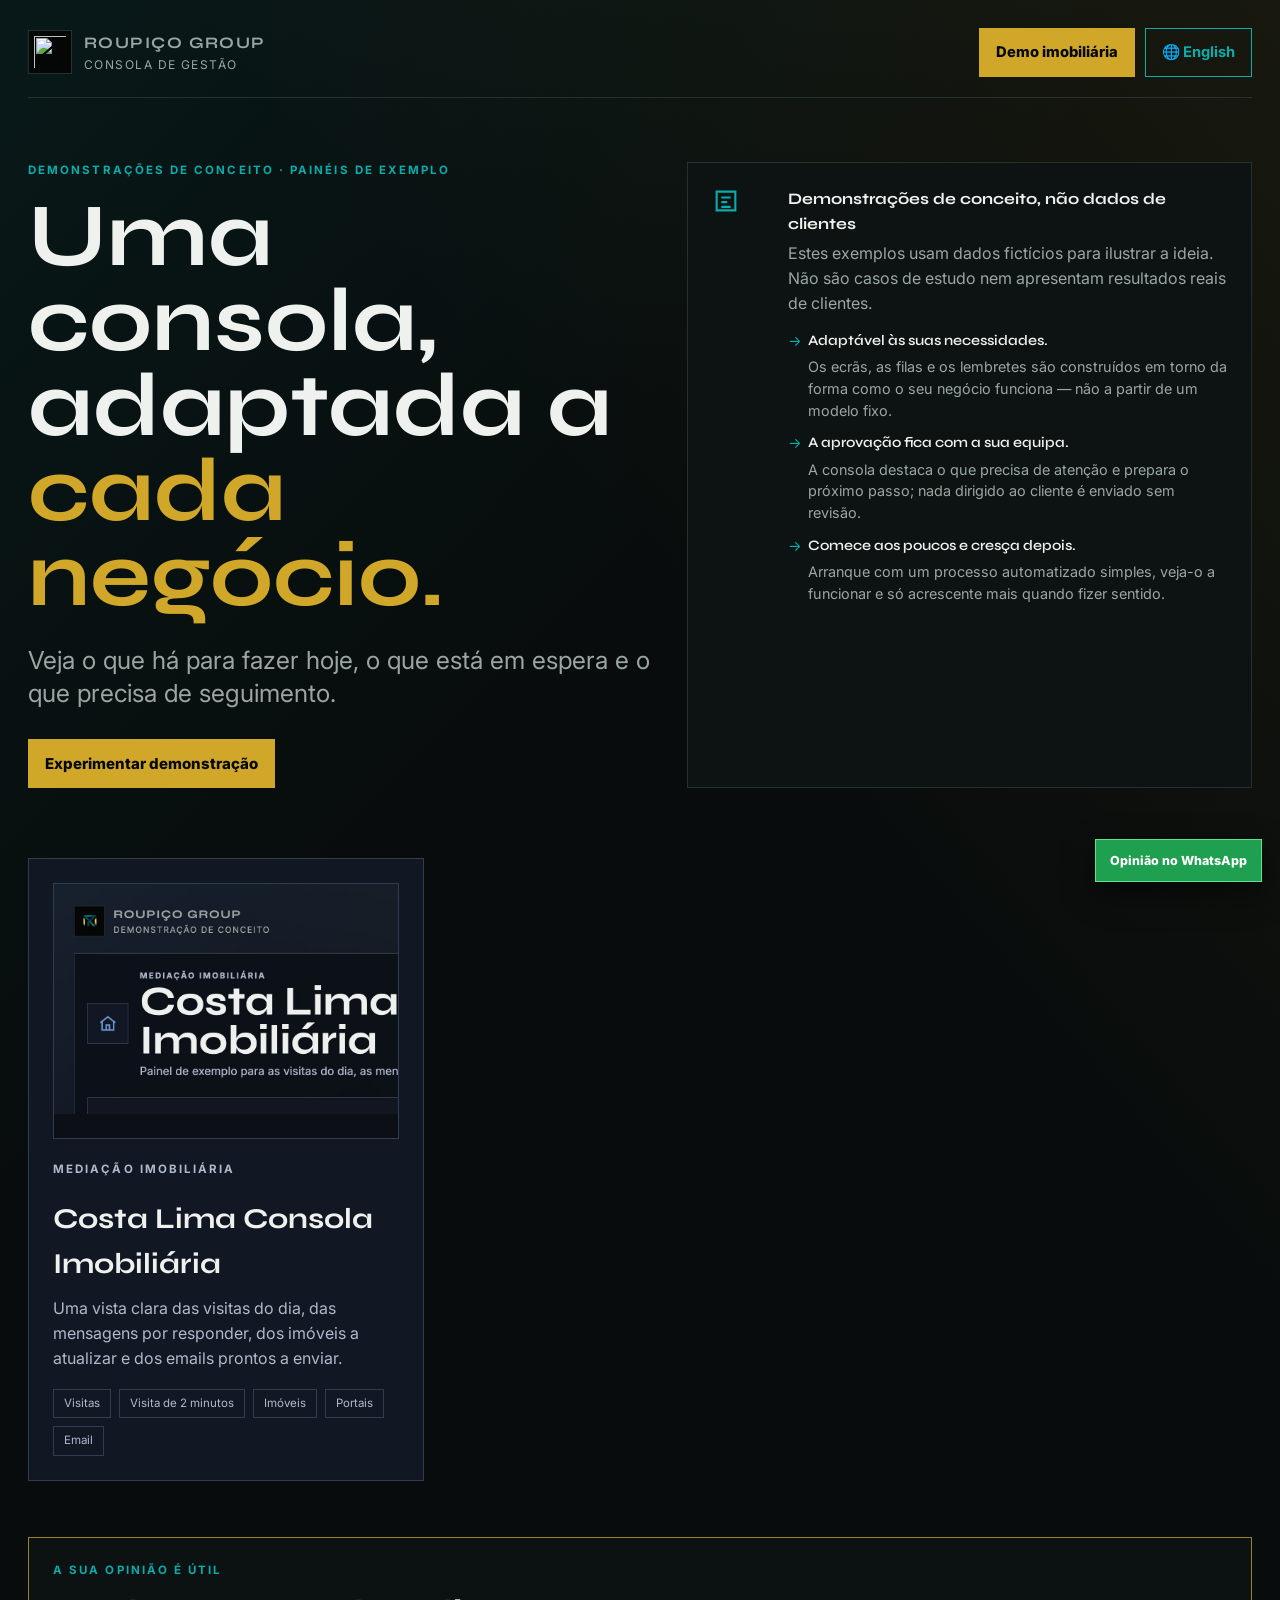
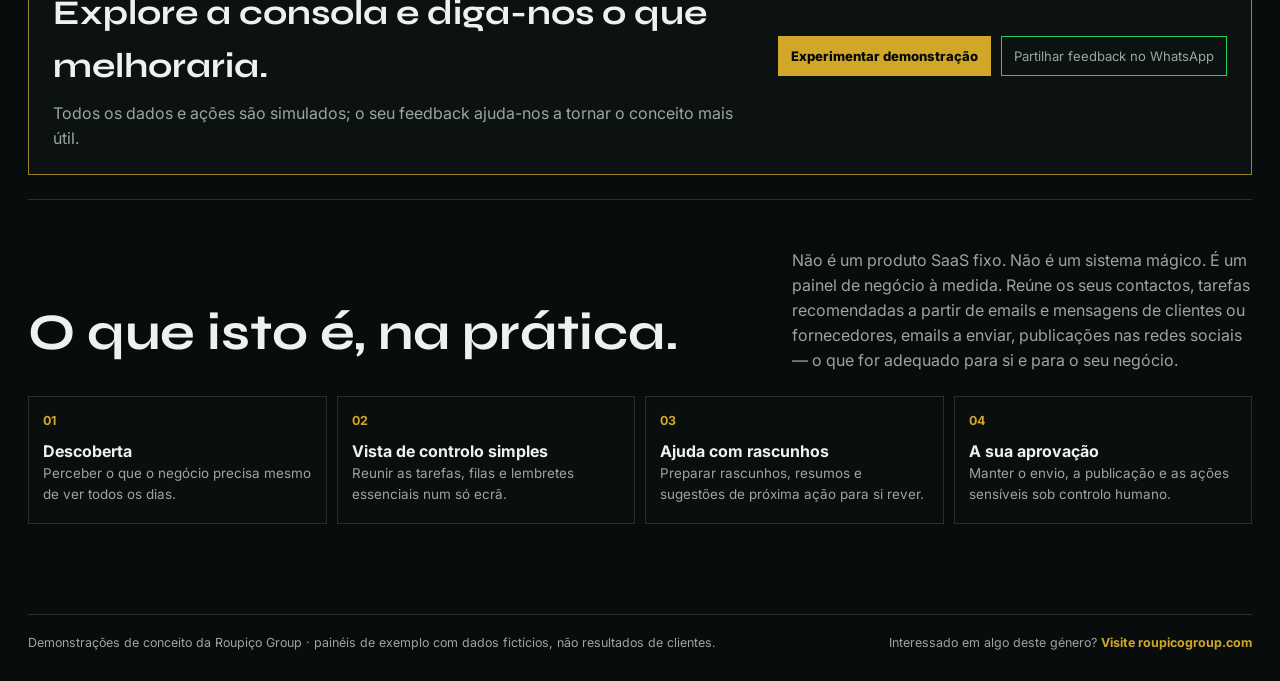
==== commit e8d73721: "Redesign control console demos" ====
--- a/pt/index.html
+++ b/pt/index.html
@@ -34,7 +34,7 @@
           <h1>Uma consola, adaptada a <em>cada negócio.</em></h1>
           <p class="hero-copy">Veja o que há para fazer hoje, o que está em espera e o que precisa de seguimento.</p>
           <div class="hero-actions">
-            <a class="button-link primary" href="./imobiliaria.html?tour=1">Iniciar visita guiada</a>
+            <a class="button-link primary" href="./imobiliaria.html?tour=1">Experimentar demonstração</a>
           </div>
         </div>
         <aside class="concept-note">
@@ -71,7 +71,7 @@
         </a>
       </section>
 
-      <section class="closing-cta"><div><p class="eyebrow">A sua opinião é útil</p><h2>Explore a consola e diga-nos o que melhoraria.</h2><p>Todos os dados e ações são simulados; o seu feedback ajuda-nos a tornar o conceito mais útil.</p></div><div class="closing-actions"><a class="button-link primary" href="./imobiliaria.html?tour=1">Iniciar visita guiada</a><a class="button-link whatsapp-link" data-whatsapp-link href="#">Partilhar feedback no WhatsApp</a></div></section>
+      <section class="closing-cta"><div><p class="eyebrow">A sua opinião é útil</p><h2>Explore a consola e diga-nos o que melhoraria.</h2><p>Todos os dados e ações são simulados; o seu feedback ajuda-nos a tornar o conceito mais útil.</p></div><div class="closing-actions"><a class="button-link primary" href="./imobiliaria.html?tour=1">Experimentar demonstração</a><a class="button-link whatsapp-link" data-whatsapp-link href="#">Partilhar feedback no WhatsApp</a></div></section>
 
       <section class="section">
         <div class="section-head">
--- a/styles.css
+++ b/styles.css
@@ -1757,3 +1757,391 @@
   html { scroll-behavior: auto; }
   *, *::before, *::after { transition-duration: 0.01ms !important; }
 }
+
+/* Phase-one self-guided overview and flagship demo */
+.sr-only {
+  clip: rect(0 0 0 0);
+  clip-path: inset(50%);
+  height: 1px;
+  overflow: hidden;
+  position: absolute;
+  white-space: nowrap;
+  width: 1px;
+}
+
+a:focus-visible,
+button:focus-visible {
+  outline: 3px solid var(--gold);
+  outline-offset: 3px;
+}
+
+.phase-one-topbar .top-links a {
+  background: transparent;
+  border-color: transparent;
+  color: var(--muted);
+  font-size: 0.78rem;
+  padding: 10px 11px;
+}
+
+.phase-one-topbar .top-links a:hover,
+.phase-one-topbar .top-links a:focus,
+.phase-one-topbar .top-links a[aria-current="page"] {
+  background: var(--surface-2);
+  border-color: var(--line);
+  color: var(--text);
+}
+
+.phase-one-topbar .top-links a.nav-primary {
+  background: var(--gold);
+  border-color: var(--gold);
+  color: #070908;
+}
+
+.phase-one-topbar .top-links a.lang-link {
+  border-color: var(--teal);
+  color: var(--teal);
+}
+
+.concept-status {
+  align-items: center;
+  color: var(--muted);
+  display: flex;
+  font-size: 0.72rem;
+  font-weight: 600;
+  gap: 8px;
+  letter-spacing: 0.04em;
+  margin: 0 0 22px;
+}
+
+.concept-status span { color: var(--teal); font-size: 0.62rem; }
+
+.overview-hero-v2 {
+  align-items: center;
+  display: grid;
+  gap: clamp(30px, 5vw, 68px);
+  grid-template-columns: minmax(0, 0.92fr) minmax(500px, 1.08fr);
+  padding: 28px 0 26px;
+}
+
+.overview-hero-v2 h1 {
+  font-size: clamp(2.7rem, 4.1vw, 3.7rem);
+  line-height: 0.98;
+  max-width: 690px;
+}
+
+.overview-hero-v2 .hero-copy {
+  font-size: clamp(1rem, 1.7vw, 1.24rem);
+  line-height: 1.5;
+  margin: 22px 0 0;
+  max-width: 620px;
+}
+
+.overview-hero-v2 .hero-actions { margin-top: 24px; }
+
+.control-flow-visual {
+  align-items: stretch;
+  background: linear-gradient(145deg, rgba(10, 172, 172, 0.08), rgba(208, 167, 41, 0.06)), var(--surface);
+  border: 1px solid var(--line);
+  display: grid;
+  gap: 8px;
+  grid-template-columns: 1fr auto 1fr auto 1fr auto 1fr;
+  padding: 22px;
+}
+
+.flow-node {
+  align-content: start;
+  border: 1px solid var(--line);
+  display: grid;
+  min-height: 152px;
+  padding: 16px;
+}
+
+.flow-node strong { font-family: var(--display); font-size: 0.9rem; line-height: 1.2; margin-top: 20px; }
+.flow-node small { color: var(--muted); font-size: 0.68rem; line-height: 1.45; margin-top: 6px; }
+.flow-icon { color: var(--teal); font-size: 1.2rem; font-weight: 800; }
+.flow-console { background: var(--teal-soft); border-color: var(--teal); }
+.flow-approval { background: var(--gold-soft); border-color: rgba(208, 167, 41, 0.58); }
+.flow-arrow { align-self: center; color: var(--quiet); font-weight: 800; }
+
+.value-strip-v2 {
+  border-bottom: 1px solid var(--line);
+  border-top: 1px solid var(--line);
+  display: grid;
+  grid-template-columns: repeat(3, minmax(0, 1fr));
+}
+
+.value-strip-v2 article { padding: 23px 26px 23px 0; }
+.value-strip-v2 article + article { border-left: 1px solid var(--line); padding-left: 26px; }
+.value-strip-v2 span { color: var(--teal); font-size: 0.65rem; font-weight: 800; letter-spacing: 0.12em; }
+.value-strip-v2 strong { display: block; font-family: var(--display); font-size: 1.05rem; margin-top: 8px; }
+.value-strip-v2 p { color: var(--muted); font-size: 0.8rem; margin: 7px 0 0; }
+
+.flagship-showcase {
+  align-items: center;
+  display: grid;
+  gap: clamp(36px, 6vw, 84px);
+  grid-template-columns: minmax(300px, 0.7fr) minmax(520px, 1.3fr);
+  padding: 78px 0;
+}
+
+.showcase-copy h2,
+.section-head-v2 h2,
+.how-it-works-v2 h2 {
+  font-size: clamp(2rem, 4vw, 3.5rem);
+  line-height: 1.04;
+}
+
+.showcase-copy > p:not(.kicker) { color: var(--muted); margin: 18px 0; }
+.showcase-points { color: var(--text); display: grid; gap: 8px; list-style: none; margin: 20px 0 26px; padding: 0; }
+.showcase-points li { padding-left: 22px; position: relative; }
+.showcase-points li::before { color: var(--teal); content: "✓"; left: 0; position: absolute; }
+.showcase-copy .button-link { display: inline-block; padding: 13px 16px; }
+
+.mini-console-v2 {
+  --canvas: #f2f5f1;
+  --canvas-ink: #15231e;
+  --canvas-muted: #596a62;
+  --canvas-line: #ccd7d0;
+  background: var(--canvas);
+  border: 1px solid rgba(238, 241, 238, 0.2);
+  box-shadow: 0 28px 75px rgba(0, 0, 0, 0.36);
+  color: var(--canvas-ink);
+  padding: 24px;
+}
+
+.mini-console-head { align-items: center; border-bottom: 1px solid var(--canvas-line); display: flex; font-family: var(--display); font-weight: 700; justify-content: space-between; padding-bottom: 17px; }
+.mini-status { background: #dfe9e3; color: #315447; font-family: var(--body); font-size: 0.66rem; padding: 6px 8px; text-transform: uppercase; }
+.mini-metrics { display: grid; gap: 10px; grid-template-columns: repeat(3, 1fr); margin: 18px 0; }
+.mini-metrics span { background: #fff; border: 1px solid var(--canvas-line); color: var(--canvas-muted); display: grid; font-size: 0.7rem; padding: 13px; }
+.mini-metrics b { color: var(--canvas-ink); font-family: var(--display); font-size: 1.5rem; }
+.mini-pipeline { align-items: center; display: grid; grid-template-columns: auto 1fr auto 1fr auto 1fr auto; margin: 26px 0; }
+.mini-pipeline span { align-items: center; color: var(--canvas-muted); display: flex; font-size: 0.68rem; gap: 6px; white-space: nowrap; }
+.mini-pipeline b { align-items: center; border: 1px solid var(--canvas-line); border-radius: 50%; display: inline-flex; height: 25px; justify-content: center; width: 25px; }
+.mini-pipeline i { background: var(--canvas-line); height: 2px; margin: 0 8px; }
+.mini-pipeline .done b { background: #087d7d; border-color: #087d7d; color: #fff; }
+.mini-pipeline .active { color: var(--canvas-ink); font-weight: 800; }
+.mini-pipeline .active b { border-color: #9a7310; color: #8a6407; }
+.mini-work-item { align-items: center; background: #fff; border: 1px solid var(--canvas-line); display: grid; gap: 14px; grid-template-columns: auto 1fr auto; padding: 18px; }
+.mini-work-icon { align-items: center; background: #e5f0ec; color: #087d7d; display: flex; font-size: 1.4rem; height: 44px; justify-content: center; width: 44px; }
+.mini-work-item small { color: var(--canvas-muted); display: block; font-size: 0.62rem; font-weight: 800; letter-spacing: 0.1em; text-transform: uppercase; }
+.mini-work-item strong { display: block; font-family: var(--display); margin-top: 3px; }
+.mini-work-item p { color: var(--canvas-muted); font-size: 0.72rem; margin: 4px 0 0; }
+.mini-chip { border: 1px solid #b68a15; color: #785b0c; font-size: 0.68rem; font-weight: 800; padding: 7px 9px; }
+
+.other-examples-v2 { border-top: 1px solid var(--line); padding: 66px 0 22px; }
+.section-head-v2 { align-items: end; display: grid; gap: 34px; grid-template-columns: 1fr minmax(260px, 0.42fr); }
+.section-head-v2 > p { color: var(--muted); margin: 0; }
+.example-grid-v2 { display: grid; gap: 22px; grid-template-columns: 1fr 1fr; margin-top: 32px; }
+.example-card-v2 { background: var(--surface); border: 1px solid var(--line); display: grid; grid-template-columns: minmax(180px, 0.72fr) 1fr; overflow: hidden; text-decoration: none; transition: border-color 160ms ease, transform 160ms ease; }
+.example-card-v2:hover, .example-card-v2:focus-visible { border-color: var(--teal); transform: translateY(-3px); }
+.example-card-v2 img { height: 100%; min-height: 250px; object-fit: cover; object-position: top left; width: 100%; }
+.sector-card-visual { align-content: center; background: #edf2ee; color: #14231d; display: grid; gap: 14px; min-height: 250px; padding: 22px; }
+.sector-visual-head { align-items: center; display: flex; font-family: var(--display); font-size: 0.82rem; font-weight: 700; justify-content: space-between; }
+.sector-visual-head b { background: #dce8e1; color: #087d7d; font-family: var(--body); font-size: 0.56rem; padding: 6px; text-transform: uppercase; }
+.sector-visual-metrics { display: grid; gap: 8px; grid-template-columns: 1fr 1fr; }
+.sector-visual-metrics i { background: #fff; border: 1px solid #cbd6cf; color: #596a62; display: grid; font-size: 0.58rem; font-style: normal; padding: 11px; text-transform: uppercase; }
+.sector-visual-metrics b { color: #14231d; font-family: var(--display); font-size: 1.35rem; }
+.sector-visual-flow { display: grid; gap: 3px; grid-template-columns: repeat(4, 1fr); }
+.sector-visual-flow span { border-top: 3px solid #087d7d; color: #596a62; font-size: 0.54rem; padding-top: 7px; text-align: center; }
+.example-safety .sector-visual-head b { background: #efe5c9; color: #785b0c; }
+.example-safety .sector-visual-flow span { border-color: #9a7310; }
+.example-card-v2 > div { align-content: center; display: grid; padding: 26px; }
+.example-card-v2 > .sector-card-visual { padding: 22px; }
+.example-card-v2 h3 { font-size: 1.55rem; }
+.example-card-v2 p:not(.kicker) { color: var(--muted); font-size: 0.82rem; }
+.example-card-v2 div > span { color: var(--teal); font-size: 0.76rem; font-weight: 800; margin-top: 14px; }
+.closing-cta-v2 { margin-top: 66px; }
+
+/* Flagship workspace */
+.flagship-intro {
+  align-items: end;
+  display: grid;
+  gap: 30px;
+  grid-template-columns: 1fr auto;
+  padding: 34px 0 26px;
+}
+
+.flagship-intro .concept-status { margin-bottom: 17px; }
+.flagship-intro h1 { font-size: clamp(2.5rem, 5.6vw, 4.8rem); line-height: 0.98; }
+.flagship-intro > div > p:last-child { color: var(--demo-muted); font-size: 1rem; margin: 17px 0 0; max-width: 760px; }
+
+.journey-shell {
+  --canvas: #f2f5f1;
+  --canvas-panel: #ffffff;
+  --canvas-soft: #e6ede8;
+  --canvas-ink: #14231d;
+  --canvas-muted: #52645c;
+  --canvas-line: #cbd6cf;
+  --canvas-teal: #087d7d;
+  --canvas-gold: #8b6709;
+  background: var(--canvas);
+  border: 1px solid rgba(238, 241, 238, 0.22);
+  box-shadow: 0 28px 80px rgba(0, 0, 0, 0.34);
+  color: var(--canvas-ink);
+  scroll-margin-top: 16px;
+}
+
+.journey-toolbar { align-items: center; border-bottom: 1px solid var(--canvas-line); display: flex; justify-content: space-between; padding: 18px 24px; }
+.journey-toolbar h2 { font-size: 1.25rem; }
+.journey-overline { color: var(--canvas-teal); font-size: 0.62rem; font-weight: 800; letter-spacing: 0.12em; margin: 0 0 4px; text-transform: uppercase; }
+.journey-toolbar-actions { align-items: center; display: flex; gap: 12px; }
+.simulation-badge { color: var(--canvas-muted); font-size: 0.7rem; font-weight: 700; }
+.simulation-badge span { color: var(--canvas-teal); }
+.journey-toolbar button, .journey-complete button { background: transparent; border: 1px solid var(--canvas-line); color: var(--canvas-ink); cursor: pointer; font: inherit; font-size: 0.72rem; font-weight: 800; min-height: 42px; padding: 9px 12px; }
+.journey-toolbar button:hover, .journey-toolbar button:focus { border-color: var(--canvas-teal); }
+
+.journey-metrics { display: grid; gap: 12px; grid-template-columns: repeat(3, 1fr); padding: 18px 24px 0; }
+.journey-metrics article { background: var(--canvas-panel); border: 1px solid var(--canvas-line); display: grid; min-height: 108px; padding: 15px 17px; }
+.journey-metrics span { color: var(--canvas-muted); font-size: 0.72rem; font-weight: 700; }
+.journey-metrics strong { font-family: var(--display); font-size: 2rem; line-height: 1; margin: 5px 0; }
+.journey-metrics small { color: var(--canvas-muted); font-size: 0.68rem; }
+
+.journey-pipeline { display: grid; grid-template-columns: repeat(4, 1fr); list-style: none; margin: 0; padding: 28px 24px 24px; }
+.journey-pipeline li { align-items: center; color: #78877f; display: grid; gap: 1px; grid-template-columns: auto 1fr; position: relative; }
+.journey-pipeline li:not(:last-child)::after { background: var(--canvas-line); content: ""; height: 2px; left: 34px; position: absolute; right: 12px; top: 16px; }
+.journey-pipeline li.complete:not(:last-child)::after { background: var(--canvas-teal); }
+.journey-pipeline li > span { align-items: center; background: var(--canvas); border: 2px solid var(--canvas-line); border-radius: 50%; display: flex; font-size: 0.7rem; font-weight: 800; grid-row: 1 / 3; height: 33px; justify-content: center; margin-right: 9px; position: relative; width: 33px; z-index: 1; }
+.journey-pipeline li strong { font-family: var(--body); font-size: 0.74rem; }
+.journey-pipeline li small { font-size: 0.64rem; }
+.journey-pipeline li.complete > span { background: var(--canvas-teal); border-color: var(--canvas-teal); color: #fff; }
+.journey-pipeline li.complete, .journey-pipeline li.active { color: var(--canvas-ink); }
+.journey-pipeline li.active > span { border-color: var(--canvas-gold); box-shadow: 0 0 0 4px rgba(154, 115, 16, 0.13); color: var(--canvas-gold); }
+
+.journey-layout { border-top: 1px solid var(--canvas-line); display: grid; grid-template-columns: minmax(0, 1.18fr) minmax(340px, 0.82fr); }
+.journey-focus { padding: clamp(25px, 4vw, 44px); }
+.step-heading { align-items: center; display: flex; gap: 15px; justify-content: space-between; }
+.step-heading p { color: var(--canvas-teal); font-size: 0.68rem; font-weight: 800; letter-spacing: 0.1em; margin: 0; text-transform: uppercase; }
+.step-heading span { border: 1px solid #bd8d12; color: #735609; font-size: 0.64rem; font-weight: 800; padding: 6px 8px; text-transform: uppercase; }
+.journey-focus h3 { font-size: clamp(1.75rem, 3.5vw, 3rem); line-height: 1.06; margin-top: 20px; }
+.step-copy { color: var(--canvas-muted); font-size: 0.96rem; margin: 14px 0 23px; max-width: 650px; }
+.enquiry-facts { display: grid; gap: 10px; grid-template-columns: 1fr 1fr; margin: 0; }
+.enquiry-facts div { background: var(--canvas-panel); border: 1px solid var(--canvas-line); padding: 13px 15px; }
+.enquiry-facts dt { color: var(--canvas-muted); font-size: 0.64rem; font-weight: 800; letter-spacing: 0.08em; text-transform: uppercase; }
+.enquiry-facts dd { font-size: 0.82rem; font-weight: 700; margin: 4px 0 0; }
+.next-change { align-items: flex-start; background: #e1ece7; border-left: 3px solid var(--canvas-teal); display: flex; gap: 10px; margin: 20px 0; padding: 13px 15px; }
+.next-change > span { color: var(--canvas-teal); font-weight: 900; }
+.next-change p { display: grid; font-size: 0.76rem; margin: 0; }
+.next-change p span { color: var(--canvas-muted); }
+.journey-primary { background: #087d7d; border: 1px solid #087d7d; color: #fff; cursor: pointer; font: inherit; font-size: 0.86rem; font-weight: 800; min-height: 48px; padding: 12px 17px; }
+.journey-primary:hover, .journey-primary:focus { background: #075f5f; border-color: #075f5f; }
+.action-reassurance { color: var(--canvas-muted); font-size: 0.68rem; margin: 10px 0 0; }
+.action-reassurance span { color: var(--canvas-teal); }
+
+.journey-insight { background: #e8eee9; border-left: 1px solid var(--canvas-line); padding: 24px; }
+.workload-card, .activity-card { background: var(--canvas-panel); border: 1px solid var(--canvas-line); padding: 20px; }
+.activity-card { margin-top: 14px; }
+.workload-card h3, .activity-card h3 { font-size: 1rem; }
+.workload-graphic { align-items: center; display: grid; gap: 18px; grid-template-columns: auto 1fr; margin-top: 17px; }
+.workload-ring { align-items: center; background: conic-gradient(#b04438 0 var(--urgent-end, 67.5deg), #a8730c var(--urgent-end, 67.5deg) var(--today-end, 180deg), #188266 var(--today-end, 180deg) 360deg); border-radius: 50%; display: flex; height: 116px; justify-content: center; position: relative; width: 116px; }
+.workload-ring::before { background: var(--canvas-panel); border-radius: 50%; content: ""; inset: 16px; position: absolute; }
+.workload-ring > span { display: grid; position: relative; text-align: center; z-index: 1; }
+.workload-ring strong { font-family: var(--display); font-size: 1.55rem; line-height: 1; }
+.workload-ring small { color: var(--canvas-muted); font-size: 0.62rem; }
+.workload-graphic ul { display: grid; gap: 7px; list-style: none; margin: 0; padding: 0; }
+.workload-graphic li { align-items: center; color: var(--canvas-muted); display: grid; font-size: 0.72rem; grid-template-columns: auto 22px 1fr; }
+.workload-graphic b { color: var(--canvas-ink); }
+.dot { border-radius: 50%; height: 8px; margin-right: 7px; width: 8px; }
+.dot.urgent { background: #b04438; }.dot.today { background: #a8730c; }.dot.track { background: #188266; }
+.activity-card ol { display: grid; gap: 0; list-style: none; margin: 15px 0 0; max-height: 218px; overflow: auto; padding: 0; }
+.activity-card li { border-top: 1px solid var(--canvas-line); display: grid; gap: 10px; grid-template-columns: 43px 1fr; padding: 10px 0; }
+.activity-card li > span { color: var(--canvas-muted); font-size: 0.65rem; }
+.activity-card li p { display: grid; margin: 0; }
+.activity-card li strong { font-size: 0.75rem; }
+.activity-card li small { color: var(--canvas-muted); font-size: 0.65rem; }
+
+.journey-complete { align-items: center; background: #dfece5; border-top: 1px solid var(--canvas-line); display: grid; gap: 24px; grid-template-columns: 1fr auto; padding: 24px; }
+.journey-complete h3 { font-size: 1.35rem; }
+.journey-complete p:not(.journey-overline) { color: var(--canvas-muted); font-size: 0.8rem; margin: 7px 0 0; max-width: 760px; }
+.journey-complete button { border-color: var(--canvas-teal); color: var(--canvas-teal); }
+.full-example { border-top: 1px solid var(--canvas-line); padding: 28px 24px; }
+.full-example-head { align-items: end; display: flex; gap: 30px; justify-content: space-between; }
+.full-example-head > p { color: var(--canvas-muted); font-size: 0.78rem; margin: 0; }
+.full-example-grid { display: grid; gap: 13px; grid-template-columns: repeat(3, 1fr); margin-top: 20px; }
+.full-example-grid article { background: var(--canvas-panel); border: 1px solid var(--canvas-line); padding: 19px; }
+.view-icon { color: var(--canvas-teal); font-size: 1.35rem; }
+.full-example-grid h4 { font-family: var(--display); font-size: 1rem; margin: 11px 0 5px; }
+.full-example-grid p, .full-example-grid li { color: var(--canvas-muted); font-size: 0.7rem; }
+.full-example-grid ul { margin: 12px 0 0; padding-left: 17px; }
+.journey-complete[hidden], .full-example[hidden], .conversion-panel[hidden], .journey-primary[hidden] { display: none !important; }
+
+.how-it-works-v2 { padding: 70px 0 24px; }
+.how-it-works-v2 > div:first-child { max-width: 800px; }
+.principle-grid { display: grid; gap: 18px; grid-template-columns: repeat(3, 1fr); margin-top: 32px; }
+.principle-grid article { border-top: 2px solid var(--demo-accent, var(--teal)); padding-top: 20px; }
+.principle-grid span { color: var(--demo-accent, var(--teal)); font-size: 0.68rem; font-weight: 800; }
+.principle-grid h3 { font-size: 1.1rem; margin-top: 7px; }
+.principle-grid p { color: var(--demo-muted, var(--muted)); font-size: 0.8rem; }
+
+@media (max-width: 1040px) {
+  .overview-hero-v2, .flagship-showcase { grid-template-columns: 1fr; }
+  .control-flow-visual { margin-top: 4px; }
+  .flagship-showcase { padding: 60px 0; }
+  .journey-layout { grid-template-columns: 1fr; }
+  .journey-insight { border-left: 0; border-top: 1px solid var(--canvas-line); display: grid; gap: 14px; grid-template-columns: 1fr 1fr; }
+  .activity-card { margin-top: 0; }
+}
+
+@media (max-width: 760px) {
+  .overview-hero-v2 { gap: 28px; padding: 28px 0; }
+  .overview-hero-v2 h1 { font-size: clamp(2.45rem, 12vw, 3.6rem); }
+  .control-flow-visual { grid-template-columns: 1fr 1fr; padding: 16px; }
+  .flow-node { min-height: 132px; }
+  .flow-node strong { margin-top: 10px; }
+  .flow-arrow { display: none; }
+  .value-strip-v2, .section-head-v2, .example-grid-v2 { grid-template-columns: 1fr; }
+  .value-strip-v2 article { padding: 20px 0; }
+  .value-strip-v2 article + article { border-left: 0; border-top: 1px solid var(--line); padding-left: 0; }
+  .flagship-showcase { grid-template-columns: 1fr; padding: 50px 0; }
+  .mini-console-v2 { padding: 16px; }
+  .mini-metrics { grid-template-columns: 1fr 1fr 1fr; }
+  .mini-metrics span { padding: 9px; }
+  .mini-pipeline span { display: grid; justify-items: center; text-align: center; }
+  .mini-pipeline i { margin: 0 4px; }
+  .mini-work-item { grid-template-columns: auto 1fr; }
+  .mini-chip { grid-column: 1 / -1; justify-self: start; }
+  .example-card-v2 { grid-template-columns: 1fr; }
+  .example-card-v2 img { height: 210px; min-height: 0; }
+  .sector-card-visual { min-height: 210px; }
+  .flagship-intro { align-items: start; grid-template-columns: 1fr; }
+  .flagship-intro h1 { font-size: clamp(2.35rem, 12vw, 3.5rem); }
+  .journey-toolbar { align-items: flex-start; gap: 14px; }
+  .journey-toolbar-actions { align-items: flex-end; flex-direction: column; }
+  .journey-metrics { gap: 7px; padding: 13px 13px 0; }
+  .journey-metrics article { min-height: 105px; padding: 11px; }
+  .journey-metrics span { font-size: 0.65rem; }
+  .journey-metrics strong { font-size: 1.65rem; }
+  .journey-metrics small { font-size: 0.6rem; line-height: 1.3; }
+  .journey-pipeline { padding: 22px 13px 18px; }
+  .journey-pipeline li { justify-items: center; text-align: center; }
+  .journey-pipeline li > span { grid-row: auto; margin: 0 0 6px; }
+  .journey-pipeline li strong { font-size: 0.67rem; }
+  .journey-pipeline li small { display: none; }
+  .journey-pipeline li:not(:last-child)::after { left: calc(50% + 18px); right: calc(-50% + 18px); top: 16px; }
+  .journey-focus { padding: 25px 18px; }
+  .step-heading { align-items: flex-start; flex-direction: column; }
+  .enquiry-facts { grid-template-columns: 1fr; }
+  .journey-primary { width: 100%; }
+  .journey-insight { display: grid; grid-template-columns: 1fr; padding: 18px; }
+  .journey-complete { align-items: start; grid-template-columns: 1fr; }
+  .full-example-head { align-items: flex-start; flex-direction: column; gap: 8px; }
+  .full-example-grid, .principle-grid { grid-template-columns: 1fr; }
+}
+
+@media (max-width: 420px) {
+  .overview-hero-v2 .concept-status, .flagship-intro .concept-status { font-size: 0.64rem; }
+  .overview-hero-v2 .hero-actions { display: grid; }
+  .overview-hero-v2 .hero-actions .button-link { text-align: center; }
+  .flow-node { padding: 13px; }
+  .flow-node strong { font-size: 0.8rem; }
+  .flow-node small { font-size: 0.62rem; }
+  .mini-console-head { align-items: flex-start; gap: 7px; }
+  .mini-status { max-width: 95px; text-align: center; }
+  .mini-metrics span { font-size: 0.58rem; }
+  .mini-metrics b { font-size: 1.25rem; }
+  .mini-pipeline span { font-size: 0.58rem; }
+  .mini-pipeline b { height: 23px; width: 23px; }
+  .journey-toolbar { align-items: flex-start; flex-direction: column; }
+  .journey-toolbar-actions { align-items: center; flex-direction: row; justify-content: space-between; width: 100%; }
+  .simulation-badge { font-size: 0.62rem; }
+  .workload-graphic { grid-template-columns: 1fr 1fr; }
+}
